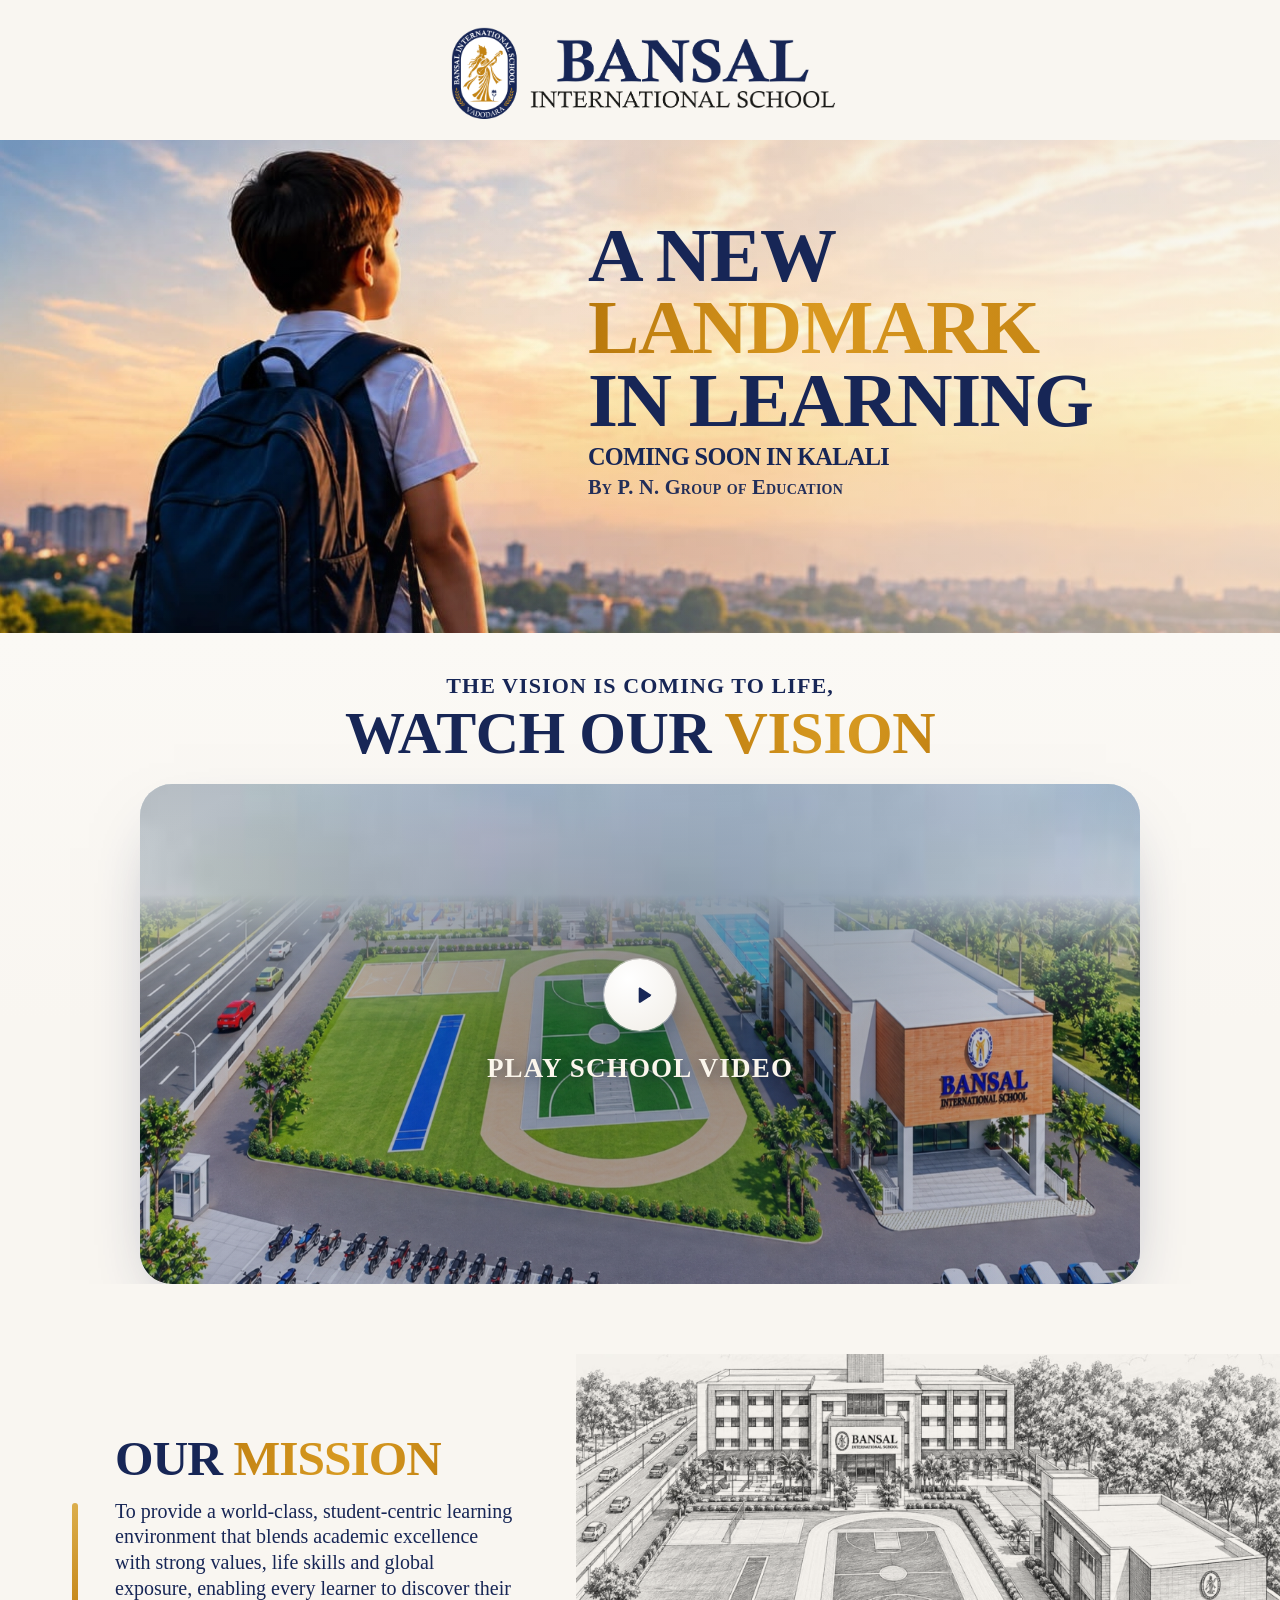
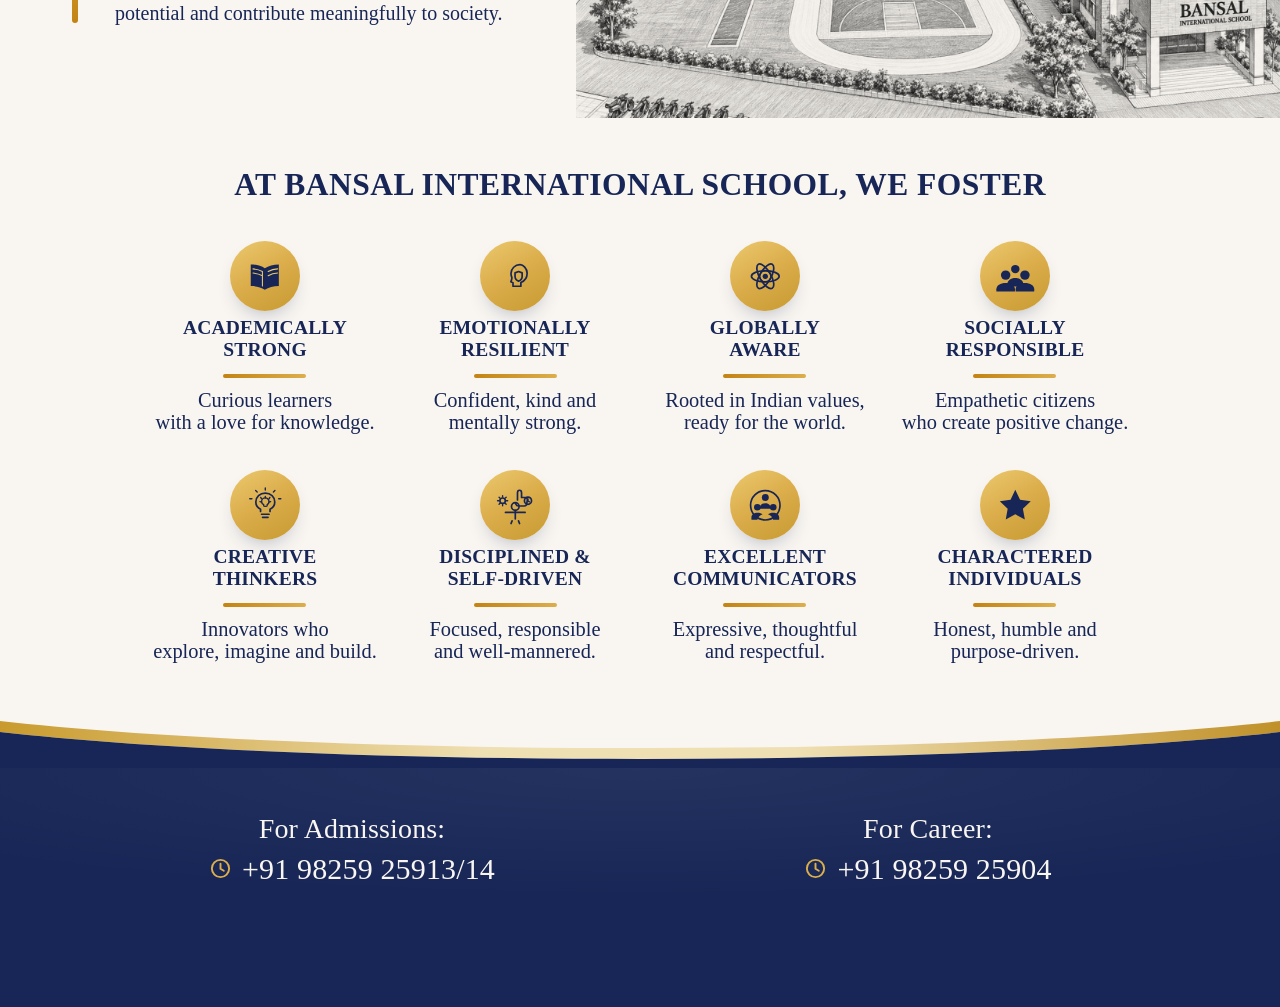
==== index.html @ 058b5061 "Bansal International School landing page Faithful rebuild of the BIS WEBSITE artboard: header, hero," ====
<!DOCTYPE html>
<html lang="en">
<head>
<meta charset="utf-8">
<meta name="viewport" content="width=device-width, initial-scale=1">
<title>Bansal International School — A New Landmark in Learning | Kalali, Vadodara</title>
<meta name="description" content="Bansal International School, Kalali, Vadodara — a new landmark in learning by P. N. Group of Education. Watch our vision. Admissions and careers enquiries open.">
<meta name="theme-color" content="#172656">
<meta name="author" content="Bansal International School">

<!-- Open Graph / social -->
<meta property="og:type" content="website">
<meta property="og:title" content="Bansal International School — A New Landmark in Learning">
<meta property="og:description" content="Coming soon in Kalali, Vadodara. By P. N. Group of Education.">
<meta property="og:image" content="assets/img/school-render.jpg">
<meta name="twitter:card" content="summary_large_image">

<link rel="icon" type="image/png" href="assets/img/favicon.png">
<link rel="apple-touch-icon" href="assets/img/favicon.png">

<link rel="preload" as="font" type="font/woff2" href="assets/fonts/playfair-display-latin.woff2" crossorigin>
<link rel="stylesheet" href="assets/css/style.css">
</head>
<body>

<a class="skip-link" href="#main">Skip to content</a>

<!-- ══ Header ══════════════════════════════════════════════════════ -->
<header class="site-header">
  <div class="wrap site-header__inner">
    <a class="brand" href="#top" aria-label="Bansal International School — home">
      <img src="assets/img/logo.png" alt="Bansal International School, Vadodara" width="1065" height="300">
    </a>
  </div>
</header>

<main id="main">

  <!-- ══ Hero ══════════════════════════════════════════════════════ -->
  <section class="hero" id="top">
    <img class="hero__photo" src="assets/img/hero-boy.jpg" alt="" aria-hidden="true" width="1286" height="530" fetchpriority="high">
    <div class="hero__scrim" aria-hidden="true"></div>
    <div class="wrap hero__inner">
      <div class="hero__copy">
        <h1 class="hero__title">
          <span class="hero__line">A New</span>
          <span class="hero__line hero__line--gold">Landmark</span>
          <span class="hero__line">in Learning</span>
        </h1>
        <p class="hero__soon">Coming Soon in Kalali</p>
        <p class="hero__by">By P.&nbsp;N. Group of Education</p>
      </div>
    </div>
  </section>

  <!-- ══ Vision / video ════════════════════════════════════════════ -->
  <section class="vision" aria-labelledby="vision-title">
    <div class="wrap">
      <p class="eyebrow reveal">The Vision Is Coming To Life,</p>
      <h2 class="h-display vision__title reveal" id="vision-title">Watch Our <span class="t-gold">Vision</span></h2>

      <button class="video-card reveal" id="playVideo" type="button"
              aria-label="Play the Bansal International School video">
        <span class="video-card__sky" aria-hidden="true"></span>
        <img class="video-card__img" src="assets/img/school-render.jpg" alt="Artist's impression of the Bansal International School campus" width="1410" height="890" loading="lazy">
        <span class="video-card__veil" aria-hidden="true"></span>
        <span class="video-card__center">
          <span class="play-btn" aria-hidden="true">
            <svg viewBox="0 0 24 24" focusable="false"><path d="M8.5 5.6v12.8c0 .9 1 1.4 1.7 1L20 13a1.2 1.2 0 0 0 0-2L10.2 4.6c-.7-.4-1.7.1-1.7 1Z"/></svg>
          </span>
          <span class="video-card__label">Play School Video</span>
        </span>
      </button>
    </div>
  </section>

  <!-- ══ Mission ═══════════════════════════════════════════════════ -->
  <section class="mission" aria-labelledby="mission-title">
    <div class="mission__copy">
      <h2 class="h-display mission__title reveal" id="mission-title">Our <span class="t-gold">Mission</span></h2>
      <div class="mission__body reveal">
        <span class="rule" aria-hidden="true"></span>
        <p>To provide a world-class, student-centric learning environment that blends academic excellence with strong values, life skills and global exposure, enabling every learner to discover their potential and contribute meaningfully to society.</p>
      </div>
    </div>
    <div class="mission__art reveal">
      <img src="assets/img/school-sketch.jpg" alt="Pencil sketch of the planned Bansal International School campus" width="900" height="593" loading="lazy">
    </div>
  </section>

  <!-- ══ Values ════════════════════════════════════════════════════ -->
  <section class="values" aria-labelledby="values-title">
    <div class="wrap">
      <h2 class="h-display values__title reveal" id="values-title">At Bansal International School, We Foster</h2>

      <ul class="values__grid">
        <!-- 1 -->
        <li class="value reveal">
          <span class="value__icon">
            <svg viewBox="0 0 48 48" aria-hidden="true" focusable="false">
              <path class="bk" d="M23.4 14.4C19 11.6 13.2 10 6.8 10v25.6c6.4 0 12.2 1.6 16.6 4.4 4.4-2.8 10.2-4.4 16.6-4.4V10c-6.4 0-12.2 1.6-16.6 4.4Z"/>
              <path class="ln" d="M9.4 15.2c4.2.3 8 1.4 11.2 3.1v17.2M9.4 20.2c4.2.3 8 1.4 11.2 3.1M38.6 15.2c-4.2.3-8 1.4-11.2 3.1M38.6 20.2c-4.2.3-8 1.4-11.2 3.1"/>
            </svg>
          </span>
          <h3 class="value__label">Academically<br>Strong</h3>
          <p class="value__text">Curious learners<br>with a love for knowledge.</p>
        </li>
        <!-- 2 -->
        <li class="value reveal">
          <span class="value__icon">
            <svg viewBox="0 0 48 48" aria-hidden="true" focusable="false">
              <path class="st" d="M29.6 10.2c-5.9 0-10.7 4.7-10.7 10.6 0 1.6.4 3.1 1 4.4.4.9-.3 1.9-.3 3.1l-.9 2.2 2.6 1.1v4.2h9.3v-4.4c4.4-1.8 7.4-6.1 7.4-11 0-5.9-4.8-10.2-8.4-10.2Z"/>
              <path class="st" d="m27.9 18.4 4.2 1.6v4.2c0 2.9-1.7 4.6-4.2 5.5-2.5-.9-4.2-2.6-4.2-5.5V20Z"/>
            </svg>
          </span>
          <h3 class="value__label">Emotionally<br>Resilient</h3>
          <p class="value__text">Confident, kind and<br>mentally strong.</p>
        </li>
        <!-- 3 -->
        <li class="value reveal">
          <span class="value__icon">
            <svg viewBox="0 0 48 48" aria-hidden="true" focusable="false">
              <g class="st">
                <ellipse cx="24" cy="24" rx="16.4" ry="6.6"/>
                <ellipse cx="24" cy="24" rx="16.4" ry="6.6" transform="rotate(60 24 24)"/>
                <ellipse cx="24" cy="24" rx="16.4" ry="6.6" transform="rotate(120 24 24)"/>
              </g>
              <circle class="fl-dot" cx="24" cy="24" r="3.1"/>
              <circle class="st thin" cx="24" cy="24" r="6.6"/>
            </svg>
          </span>
          <h3 class="value__label">Globally<br>Aware</h3>
          <p class="value__text">Rooted in Indian values,<br>ready for the world.</p>
        </li>
        <!-- 4 -->
        <li class="value reveal">
          <span class="value__icon">
            <svg viewBox="0 0 48 48" aria-hidden="true" focusable="false">
              <g class="fl-dot">
                <circle cx="24" cy="15.5" r="5"/>
                <path d="M14.5 33.5c0-4.7 4.2-7.6 9.5-7.6s9.5 2.9 9.5 7.6v2.5h-19Z"/>
                <circle cx="12.6" cy="22.6" r="5.6"/>
                <path d="M1.6 42v-2.6c0-4.9 4.9-7.6 11-7.6s11 2.7 11 7.6V42Z"/>
                <circle cx="35.4" cy="22.6" r="5.6"/>
                <path d="M24.4 42v-2.6c0-4.9 4.9-7.6 11-7.6s11 2.7 11 7.6V42Z"/>
              </g>
            </svg>
          </span>
          <h3 class="value__label">Socially<br>Responsible</h3>
          <p class="value__text">Empathetic citizens<br>who create positive change.</p>
        </li>
        <!-- 5 -->
        <li class="value reveal">
          <span class="value__icon">
            <svg viewBox="0 0 48 48" aria-hidden="true" focusable="false">
              <g class="st">
                <path d="M18.4 31.2v-2.5c-3.3-1.7-5.6-4.7-5.6-8.6 0-6 4.8-10.4 11.2-10.4s11.2 4.4 11.2 10.4c0 3.9-2.3 6.9-5.6 8.6v2.5"/>
                <path d="M19.6 34.6h8.8"/>
                <path d="M20.8 38.2h6.4"/>
                <path class="thin" d="M24 15.2c-2.4 0-4.4 1.9-4.4 4.3 0 1.7 1 3.1 2.5 3.8v1.2c0 .9 4.1.9 4.1 0v-1.2c1.5-.7 2.2-2.1 2.2-3.8 0-2.4-2-4.3-4.4-4.3Z"/>
                <path class="thin" d="M24 13.4v2M18.6 14.6l1 1.7M29.4 14.6l-1 1.7M17.7 19.6l1.9.6M30.3 19.6l-1.9.6"/>
              </g>
              <g class="st thin" stroke-linecap="round">
                <path d="M24 3.4v2.6M12.6 6.5l1.8 1.8M35.4 6.5l-1.8 1.8M5.6 16.2h2.6M42.4 16.2h-2.6"/>
              </g>
            </svg>
          </span>
          <h3 class="value__label">Creative<br>Thinkers</h3>
          <p class="value__text">Innovators who<br>explore, imagine and build.</p>
        </li>
        <!-- 6 -->
        <li class="value reveal">
          <span class="value__icon">
            <svg viewBox="0 0 48 48" aria-hidden="true" focusable="false">
              <g class="st">
                <circle cx="24" cy="25.4" r="4.5"/>
                <path d="M12.4 32.4h23.2"/>
                <path d="M24 29.9v10.1"/>
                <path d="M20.2 42.4 19 45.6M27.8 42.4 29 45.6"/>
                <path d="M26.6 17.6v-8.4c0-1.5.9-3 2.4-3s2.4 1.5 2.4 3v5.6h4.2c1.6 0 2.9 1.4 2.6 3l-.7 4.6c-.2 1.4-1.4 2.4-2.8 2.4h-6.9c-1.4 0-2.6-.8-3.1-2.1l-.6-1.5"/>
                <circle cx="9" cy="18.6" r="3.2"/>
                <path class="thin" stroke-linecap="round" d="M9 12.6v1.6M9 23v1.6M3 18.6h1.6M15 18.6h-1.6M4.8 14.4l1.1 1.1M12.1 21.7l1.1 1.1M13.2 14.4l-1.1 1.1M5.9 21.7l-1.1 1.1"/>
                <circle cx="39" cy="18.6" r="4.2"/>
                <path class="thin" d="M39 16.4v2.5l1.7 1"/>
              </g>
            </svg>
          </span>
          <h3 class="value__label">Disciplined &amp;<br>Self-Driven</h3>
          <p class="value__text">Focused, responsible<br>and well-mannered.</p>
        </li>
        <!-- 7 -->
        <li class="value reveal">
          <span class="value__icon">
            <svg viewBox="0 0 48 48" aria-hidden="true" focusable="false">
              <circle class="st" cx="24" cy="24" r="17.4"/>
              <g class="fl-dot">
                <circle cx="24" cy="14.8" r="4.1"/>
                <path d="M17.6 27c0-3.5 2.9-5.5 6.4-5.5s6.4 2 6.4 5.5v1.2H17.6Z"/>
                <circle cx="14.6" cy="26.4" r="3.9"/>
                <path d="M7.6 38.2c0-3.4 3-5.5 7.5-5.5 2.3 0 4.3.7 5.7 1.8-3.4 1.4-5.6 3.7-6.1 6.5H7.6Z"/>
                <circle cx="33.4" cy="26.4" r="3.9"/>
                <path d="M40.4 38.2c0-3.4-3-5.5-7.5-5.5-2.3 0-4.3.7-5.7 1.8 3.4 1.4 5.6 3.7 6.1 6.5h7.1Z"/>
              </g>
            </svg>
          </span>
          <h3 class="value__label">Excellent<br>Communicators</h3>
          <p class="value__text">Expressive, thoughtful<br>and respectful.</p>
        </li>
        <!-- 8 -->
        <li class="value reveal">
          <span class="value__icon">
            <svg viewBox="0 0 48 48" aria-hidden="true" focusable="false">
              <path class="fl-dot" d="M24 5.6l5.6 11.9 12.7 1.6-9.3 8.9 2.3 12.9L24 34.6 12.7 40.9l2.3-12.9-9.3-8.9 12.7-1.6Z"/>
            </svg>
          </span>
          <h3 class="value__label">Charactered<br>Individuals</h3>
          <p class="value__text">Honest, humble and<br>purpose-driven.</p>
        </li>
      </ul>
    </div>
  </section>

</main>

<!-- ══ Footer ══════════════════════════════════════════════════════ -->
<footer class="site-footer">
  <div class="wave" aria-hidden="true">
    <svg viewBox="0 0 1200 110" preserveAspectRatio="none" focusable="false">
      <defs>
        <linearGradient id="waveGold" x1="0" y1="0" x2="1" y2="0">
          <stop offset="0%" stop-color="#C99B2E"/>
          <stop offset="38%" stop-color="#EFE0B4"/>
          <stop offset="62%" stop-color="#EFE0B4"/>
          <stop offset="100%" stop-color="#C0912A"/>
        </linearGradient>
      </defs>
      <path fill="url(#waveGold)" d="M0 24 C300 90 900 90 1200 24 L1200 44 C900 110 300 110 0 44 Z"/>
      <path fill="#172656" d="M0 44 C300 110 900 110 1200 44 L1200 110 L0 110 Z"/>
    </svg>
  </div>

  <div class="footer__body">
    <div class="wrap footer__grid">
      <div class="footer__col reveal">
        <p class="footer__label">For Admissions:</p>
        <p class="footer__phone">
          <span class="ico" aria-hidden="true">
            <svg viewBox="0 0 24 24" focusable="false"><circle cx="12" cy="12" r="9" fill="none" stroke="currentColor" stroke-width="2"/><path d="M12 7v5.3l3.4 2" fill="none" stroke="currentColor" stroke-width="2" stroke-linecap="round"/></svg>
          </span>
          <a href="tel:+919825925913"><span class="visually-hidden">Call admissions at </span>+91 98259 25913/14</a>
        </p>
      </div>
      <div class="footer__col reveal">
        <p class="footer__label">For Career:</p>
        <p class="footer__phone">
          <span class="ico" aria-hidden="true">
            <svg viewBox="0 0 24 24" focusable="false"><circle cx="12" cy="12" r="9" fill="none" stroke="currentColor" stroke-width="2"/><path d="M12 7v5.3l3.4 2" fill="none" stroke="currentColor" stroke-width="2" stroke-linecap="round"/></svg>
          </span>
          <a href="tel:+919825925904"><span class="visually-hidden">Call careers at </span>+91 98259 25904</a>
        </p>
      </div>
    </div>

    <p class="footer__place reveal">
      <span class="ico" aria-hidden="true">
        <svg viewBox="0 0 24 24" focusable="false"><path d="M12 21.5s7-6.1 7-11.2A7 7 0 0 0 5 10.3c0 5.1 7 11.2 7 11.2Z" fill="none" stroke="currentColor" stroke-width="2"/><circle cx="12" cy="10.2" r="2.6" fill="none" stroke="currentColor" stroke-width="2"/></svg>
      </span>
      Kalali, Vadodara
    </p>
  </div>
</footer>

<!-- ══ Video lightbox ══════════════════════════════════════════════ -->
<div class="lightbox" id="lightbox" hidden>
  <div class="lightbox__backdrop" data-close></div>
  <div class="lightbox__dialog" role="dialog" aria-modal="true" aria-label="Bansal International School video">
    <button class="lightbox__close" type="button" data-close aria-label="Close video">&times;</button>
    <div class="lightbox__stage" id="lightboxStage"></div>
  </div>
</div>

<script src="assets/js/main.js" defer></script>
</body>
</html>
---- assets/css/style.css ----
/* ============================================================
   Bansal International School — Kalali, Vadodara
   Design reference: "BIS WEBSITE" artboard (1200px wide)
   Palette sampled from the reference: cream #F9F6F1,
   navy #172656, deep gold #C38313, light gold #DCAE4C
   ============================================================ */

/* ---------- Theme ---------- */
:root{
  --cream:        #F9F6F1;
  --cream-2:      #F4EEE4;
  --cream-3:      #FBF9F5;
  --navy:         #172656;
  --navy-deep:    #0E1936;
  --navy-soft:    #22346F;
  --navy-10:      rgba(23,38,86,.10);
  --gold:         #C38313;
  --gold-deep:    #A96D08;
  --gold-500:     #DCAE4C;
  --gold-300:     #EBD3A0;
  --gold-200:     #EFE0B4;

  --font: "Playfair Display", "Iowan Old Style", "Palatino Linotype", Palatino, Georgia, "Times New Roman", serif;

  --shadow-soft: 0 18px 40px -24px rgba(23,38,86,.35);
  --shadow-card: 0 30px 70px -34px rgba(23,38,86,.55);

  --ease: cubic-bezier(.22,.61,.36,1);
}

/* ---------- Reset ---------- */
*,*::before,*::after{ box-sizing:border-box; }
html{ -webkit-text-size-adjust:100%; scroll-behavior:smooth; }
body,h1,h2,h3,p,ul,figure{ margin:0; }
ul{ padding:0; list-style:none; }
img,svg{ display:block; max-width:100%; }
button{ font:inherit; color:inherit; background:none; border:0; cursor:pointer; }
a{ color:inherit; }

body{
  font-family:var(--font);
  background:var(--cream);
  color:var(--navy);
  line-height:1.5;
  overflow-x:hidden;
  -webkit-font-smoothing:antialiased;
  text-rendering:optimizeLegibility;
}

/* ---------- Layout helpers ---------- */
.wrap{
  width:100%;
  max-width:1000px;               /* 1200 artboard − 2×100 gutters */
  margin-inline:auto;
}
@media (max-width:1080px){ .wrap{ padding-inline:28px; } }
@media (max-width:560px){ .wrap{ padding-inline:20px; } }

/* type utilities */
.h-display{
  font-weight:700;
  letter-spacing:.005em;
  line-height:1.06;
  text-transform:uppercase;
  text-wrap:balance;
}
.t-gold{
  background:linear-gradient(100deg,var(--gold) 0%,#D89B22 55%,var(--gold) 100%);
  -webkit-background-clip:text; background-clip:text;
  color:transparent;
  -webkit-text-fill-color:transparent;
}
.visually-hidden{
  position:absolute; width:1px; height:1px; margin:-1px;
  padding:0; overflow:hidden; clip:rect(0 0 0 0); white-space:nowrap; border:0;
}
.skip-link{
  position:absolute; left:50%; top:-64px; transform:translateX(-50%);
  z-index:200; padding:12px 22px; background:var(--navy); color:var(--cream);
  border-radius:0 0 12px 12px; text-decoration:none; transition:top .2s var(--ease);
}
.skip-link:focus{ top:0; }

:where(a,button,summary):focus-visible{
  outline:3px solid var(--gold);
  outline-offset:3px;
  border-radius:6px;
}

/* ============================================================
   HEADER
   ============================================================ */
.site-header{
  background:var(--cream);
  position:relative;
  z-index:5;
}
.site-header__inner{
  display:flex;
  justify-content:center;
  padding-block:clamp(18px, 2vw, 24px) clamp(2px, .25vw, 3px);
}
.brand{ display:block; }
.brand img{
  width:clamp(232px, 33.5vw, 402px);    /* logo ink = 382px wide on the artboard */
  height:auto;
}

/* ============================================================
   HERO
   ============================================================ */
.hero{
  position:relative;
  isolation:isolate;
  overflow:hidden;
  background:linear-gradient(180deg,#F7E6D2 0%,#EBD9C6 100%);
}
.hero__photo{
  position:absolute; inset:0;
  width:100%; height:100%;
  object-fit:cover; object-position:center;
  z-index:0;
}
.hero__scrim{
  position:absolute; inset:0; z-index:1;
  background:
    linear-gradient(90deg, rgba(249,246,241,0) 30%, rgba(249,246,241,.18) 52%, rgba(249,246,241,.42) 74%, rgba(249,246,241,.55) 100%),
    linear-gradient(180deg, rgba(23,38,86,.05) 0%, rgba(23,38,86,0) 45%, rgba(23,38,86,.07) 100%);
}
.hero__inner{
  position:relative; z-index:2;
  min-height:clamp(360px, 41.1vw, 493px);   /* 493px on the artboard */
  display:flex;
  align-items:flex-start;
}
.hero__copy{
  margin-left:44.8%;                        /* copy block starts at x 548 */
  padding-top:clamp(30px, 6.58vw, 79px);    /* first cap line lands on y=230 */
  padding-bottom:clamp(24px, 3vw, 36px);
}

.hero__title{
  font-size:clamp(30px, 6.42vw, 77px);
  line-height:.937;                          /* 72.2px line pitch on the artboard */
  font-weight:700;
  letter-spacing:-.018em;
  text-transform:uppercase;
  color:var(--navy);
}
.hero__line{ display:block; }
.hero__line--gold{
  background:linear-gradient(96deg,#B8780C 0%,#D9981F 45%,#C38313 100%);
  -webkit-background-clip:text; background-clip:text;
  color:transparent; -webkit-text-fill-color:transparent;
}
.hero__soon{
  margin-top:clamp(4px, .75vw, 9px);
  font-size:clamp(15px, 2.03vw, 24.3px);
  line-height:1;
  font-weight:700;
  letter-spacing:-.028em;
  text-transform:uppercase;
  color:var(--navy);
}
.hero__by{
  margin-top:clamp(5px, .67vw, 8px);
  font-size:clamp(12px, 1.7vw, 20.4px);
  line-height:1;
  font-weight:700;
  font-variant-caps:small-caps;
  letter-spacing:.012em;
  color:var(--navy);
  opacity:.95;
}

/* ============================================================
   VISION / VIDEO
   ============================================================ */
.vision{
  background:linear-gradient(180deg,var(--cream-3) 0%,var(--cream) 60%);
  padding-top:clamp(24px, 3vw, 36px);
  text-align:center;
}
.eyebrow{
  font-size:clamp(14px, 1.83vw, 22px);
  font-weight:700;
  letter-spacing:.05em;
  text-transform:uppercase;
}
.vision__title{
  margin-top:0;
  font-size:clamp(30px, 5vw, 60px);
  letter-spacing:-.008em;
}

/* the video card */
.video-card{
  position:relative;
  display:block;
  width:100%;
  margin-top:clamp(13px, 1.5vw, 18px);
  aspect-ratio:2 / 1;
  border-radius:clamp(18px, 2.67vw, 32px);
  overflow:hidden;
  background:#DCE3E6;
  box-shadow:var(--shadow-card);
  transition:transform .5s var(--ease), box-shadow .5s var(--ease);
}
.video-card:hover{ transform:translateY(-4px); box-shadow:0 40px 84px -34px rgba(23,38,86,.62); }
.video-card:active{ transform:translateY(-1px); }

.video-card__sky{
  position:absolute; inset:0; z-index:0;
  background-image:url("../img/sky.jpg");
  background-size:100% 46%;
  background-position:top center;
  background-repeat:no-repeat;
  background-color:#DCE3E6;
}
.video-card__img{
  position:absolute; left:0; right:0; bottom:0; z-index:1;
  width:100%; height:78%;
  object-fit:cover; object-position:center bottom;
  -webkit-mask-image:linear-gradient(180deg,transparent 0%,rgba(0,0,0,.55) 12%,#000 34%);
  mask-image:linear-gradient(180deg,transparent 0%,rgba(0,0,0,.55) 12%,#000 34%);
}
.video-card__veil{
  position:absolute; inset:0; z-index:2;
  background:
    radial-gradient(58% 62% at 50% 46%, rgba(9,20,45,.42) 0%, rgba(9,20,45,.18) 60%, rgba(9,20,45,.04) 100%),
    linear-gradient(180deg, rgba(23,38,86,.22) 0%, rgba(23,38,86,.10) 45%, rgba(23,38,86,.30) 100%);
}
.video-card__center{
  position:absolute; inset:0; z-index:3;
  display:flex; flex-direction:column;
  align-items:center; justify-content:center;
  gap:clamp(9px, 1.42vw, 17px);
  transform:translateY(-2%);
}
.play-btn{
  display:grid; place-items:center;
  width:clamp(48px, 6vw, 72px);
  aspect-ratio:1;
  border-radius:50%;
  background:radial-gradient(circle at 34% 28%, #FFFFFF 0%, #F4F1EC 78%, #E6E0D6 100%);
  box-shadow:0 14px 34px -12px rgba(9,20,45,.6), 0 0 0 1px rgba(255,255,255,.5);
  transition:transform .4s var(--ease);
}
.play-btn svg{ width:34%; height:34%; fill:var(--navy); margin-left:6%; }
.video-card:hover .play-btn{ transform:scale(1.07); }

.video-card__label{
  font-size:clamp(15px, 2.25vw, 27px);
  font-weight:700;
  letter-spacing:.045em;
  text-transform:uppercase;
  color:#FBF6EC;
  text-shadow:0 2px 14px rgba(9,20,45,.45);
}

/* ============================================================
   MISSION
   ============================================================ */
.mission{
  position:relative;
  background:var(--cream);
  padding-top:clamp(36px, 5.83vw, 70px);
  padding-bottom:clamp(20px, 2.5vw, 30px);
  display:grid;
  grid-template-columns:45% 55%;
  align-items:center;
  overflow:hidden;
}
.mission__copy{
  /* content lands on x=115 of the 1200 artboard; the gold rule on x=72 */
  padding-left:calc(clamp(20px, 8.33vw, 100px) + 15px);
  padding-right:clamp(20px, 3vw, 46px);
  position:relative;
  z-index:2;
  margin-bottom:clamp(0px, 1vw, 12px);     /* lifts the copy against the sketch */
}
.mission__title{
  font-size:clamp(28px, 4.13vw, 49.5px);
  letter-spacing:-.02em;
}
.mission__body{
  position:relative;
  margin-top:clamp(9px, 1.1vw, 13px);
  max-width:398px;
}
.rule{
  position:absolute;
  left:-43px;
  top:4px; bottom:4px;
  width:clamp(4px, .5vw, 6px);
  border-radius:3px;
  background:linear-gradient(180deg,var(--gold-500) 0%,var(--gold) 100%);
}
.mission__body p{
  font-size:clamp(16px, 1.67vw, 20px);
  line-height:1.28;
  color:var(--navy);
}

.mission__art{
  position:relative;
  aspect-ratio:657 / 340;
  overflow:hidden;
}
.mission__art img{
  width:100%; height:100%;
  object-fit:cover;
  object-position:70% center;
  mix-blend-mode:multiply;
}

/* ============================================================
   VALUES
   ============================================================ */
.values{
  background:var(--cream);
  padding-top:clamp(16px, 1.67vw, 20px);
  padding-bottom:clamp(34px, 3.83vw, 46px);
}
.values__title{
  font-size:clamp(21px, 2.63vw, 31.5px);
  text-align:center;
  letter-spacing:.015em;
}
.values__grid{
  display:grid;
  grid-template-columns:repeat(4,1fr);
  margin-top:clamp(25px, 3.29vw, 39.5px);
  row-gap:clamp(29px, 3.13vw, 37.5px);
}
.value{
  display:flex; flex-direction:column; align-items:center; text-align:center;
  padding-inline:clamp(6px, .85vw, 10px);
}
.value__icon{
  display:grid; place-items:center;
  width:clamp(48px, 5.83vw, 70px);
  aspect-ratio:1;
  border-radius:50%;
  background:linear-gradient(150deg,#EBC96F 0%,var(--gold-500) 46%,#C79A32 100%);
  box-shadow:0 10px 22px -12px rgba(23,38,86,.45);
  margin-bottom:clamp(5px, .5vw, 6px);
}
.value__icon svg{
  width:58%; height:58%;
  fill:none; stroke:var(--navy); stroke-width:2;
  stroke-linecap:round; stroke-linejoin:round;
  overflow:visible;
}
.value__icon .fl{ fill:#E9C870; stroke:none; }
.value__icon .bk{ fill:var(--navy); stroke:none; }
.value__icon .ln{ fill:none; stroke:#EBC96C; stroke-width:1.25; }
.value__icon .fl-dot{ fill:var(--navy); stroke:none; }
.value__icon .crumb{ stroke:#E9C870; stroke-width:1.6; stroke-dasharray:2 3; }
.value__icon .thin{ stroke-width:1.6; }

.value__label{
  font-size:clamp(14px, 1.63vw, 19.5px);
  line-height:1.133;                         /* 22.1px line pitch */
  font-weight:700;
  letter-spacing:.01em;
  text-transform:uppercase;
}
.value__label::after{
  content:"";
  display:block;
  width:clamp(42px, 6.9vw, 83px);
  height:clamp(3px, .33vw, 4px);
  margin:clamp(8px, 1.04vw, 12.5px) auto 0;
  border-radius:2px;
  background:linear-gradient(90deg,var(--gold) 0%,var(--gold-500) 100%);
}
.value__text{
  margin-top:clamp(6px, .92vw, 11px);
  font-size:clamp(13px, 1.7vw, 20.4px);
  line-height:1.083;                         /* 22.1px line pitch */
  color:var(--navy);
  max-width:100%;
}

/* ============================================================
   FOOTER
   ============================================================ */
.site-footer{
  position:relative;
  background:var(--navy);
  color:var(--cream);
}
.wave{
  display:block;
  line-height:0;
  background:var(--cream);
}
.wave svg{
  display:block;
  width:100%;
  height:clamp(38px, 5vw, 60px);
}
.footer__body{
  padding-top:clamp(29px, 3.67vw, 44px);
  padding-bottom:clamp(44px, 5.5vw, 66px);
  background:
    radial-gradient(120% 90% at 50% 0%, rgba(255,255,255,.06) 0%, rgba(255,255,255,0) 60%),
    var(--navy);
}
.footer__grid{
  display:grid;
  grid-template-columns:42.4% 42.4%;
  justify-content:space-between;
  align-items:start;
}
.footer__col{ text-align:center; }
.footer__label{
  font-size:clamp(17px, 2.33vw, 28px);
  font-weight:500;
  line-height:1.2;
  letter-spacing:.005em;
}
.footer__phone{
  display:flex; align-items:center; justify-content:center;
  gap:clamp(7px, .83vw, 10px);
  margin-top:clamp(5px, .67vw, 8px);
  line-height:1;
}
.footer__phone a{
  font-size:clamp(18px, 2.5vw, 30px);
  font-weight:500;
  line-height:1;
  text-decoration:none;
  letter-spacing:.005em;
  transition:color .3s var(--ease);
}
.footer__phone a:hover{ color:var(--gold-500); }
.ico{ display:grid; place-items:center; color:var(--gold-500); }
.ico svg{ width:clamp(17px, 1.9vw, 23px); height:auto; }

.footer__place{
  display:flex; align-items:center; justify-content:center;
  gap:clamp(7px, .83vw, 10px);
  margin-top:clamp(20px, 2.83vw, 34px);
  font-size:clamp(15px, 1.9vw, 23px);
  font-weight:500;
  line-height:1;
  letter-spacing:.07em;
  text-transform:uppercase;
}

/* ============================================================
   VIDEO LIGHTBOX
   ============================================================ */
.lightbox{
  position:fixed; inset:0; z-index:120;
  display:grid; place-items:center;
  padding:clamp(16px, 4vw, 48px);
}
.lightbox[hidden]{ display:none; }
.lightbox__backdrop{
  position:absolute; inset:0;
  background:rgba(9,17,38,.86);
  -webkit-backdrop-filter:blur(6px); backdrop-filter:blur(6px);
  animation:fadeIn .3s var(--ease) both;
}
.lightbox__dialog{
  position:relative;
  width:min(1000px, 100%);
  animation:popIn .38s var(--ease) both;
}
.lightbox__stage{
  position:relative;
  aspect-ratio:16 / 9;
  background:#000;
  border-radius:16px;
  overflow:hidden;
  box-shadow:0 40px 100px -30px #000;
}
.lightbox__stage iframe,
.lightbox__stage video{ width:100%; height:100%; border:0; display:block; }
.lightbox__note{
  display:grid; place-items:center; height:100%;
  padding:32px; text-align:center; color:var(--cream);
  font-size:clamp(15px, 1.6vw, 19px); line-height:1.6;
  background:linear-gradient(150deg,#172656,#0E1936);
}
.lightbox__close{
  position:absolute; top:-14px; right:-14px; z-index:2;
  width:44px; height:44px; border-radius:50%;
  background:var(--cream); color:var(--navy);
  font-size:26px; line-height:1;
  display:grid; place-items:center;
  box-shadow:0 10px 26px -8px rgba(0,0,0,.6);
  transition:transform .25s var(--ease), background .25s var(--ease);
}
.lightbox__close:hover{ transform:rotate(90deg); background:var(--gold-500); }
@keyframes fadeIn{ from{opacity:0} to{opacity:1} }
@keyframes popIn{ from{opacity:0; transform:translateY(14px) scale(.98)} to{opacity:1; transform:none} }

/* ============================================================
   REVEAL ANIMATION
   ============================================================ */
.reveal{ opacity:0; transform:translateY(18px); }
.reveal.is-in{
  opacity:1; transform:none;
  transition:opacity .8s var(--ease), transform .8s var(--ease);
}
.no-js .reveal{ opacity:1; transform:none; }
@media (prefers-reduced-motion: reduce){
  .reveal{ opacity:1 !important; transform:none !important; transition:none !important; }
  html{ scroll-behavior:auto; }
}

/* ============================================================
   RESPONSIVE
   ============================================================ */
@media (max-width:1080px){
  .hero__copy{ margin-left:40%; }
}
@media (max-width:900px){
  .mission{ grid-template-columns:1fr; padding-top:0; }
  .mission__copy{ padding-left:28px; padding-right:28px; padding-top:clamp(34px,6vw,54px); }
  .mission__body{ padding-left:26px; max-width:none; }
  .rule{ left:0; width:5px; }
  .mission__art{ margin-top:clamp(26px,4vw,38px); aspect-ratio:657/380; }
  .values__grid{ grid-template-columns:repeat(2,1fr); row-gap:34px; }
  .hero__scrim{
    background:linear-gradient(180deg, rgba(249,246,241,.05) 0%, rgba(249,246,241,.55) 55%, rgba(249,246,241,.82) 100%);
  }
  .hero__copy{ margin-left:0; text-align:center; }
}
@media (max-width:760px){
  .footer__grid{ grid-template-columns:1fr; row-gap:clamp(26px,6vw,40px); }
  .footer__place{ margin-top:clamp(28px,7vw,44px); }
}
@media (max-width:640px){
  .hero{ display:flex; flex-direction:column; }
  .hero__photo{ position:relative; height:clamp(210px,52vw,290px); object-position:60% 30%; }
  .hero__scrim{ display:none; }
  .hero__inner{ min-height:0; }
  .hero__copy{ padding-block:clamp(26px,7vw,38px) clamp(32px,9vw,46px); }
  .video-card__label{ text-shadow:0 1px 8px rgba(9,20,45,.6); }
  .values__grid{ grid-template-columns:1fr; row-gap:32px; }
  .value__text{ max-width:24ch; }
  .lightbox__close{ top:-46px; right:0; }
}

@media print{
  .reveal{ opacity:1 !important; transform:none !important; }
  .video-card,.lightbox{ display:none !important; }
}
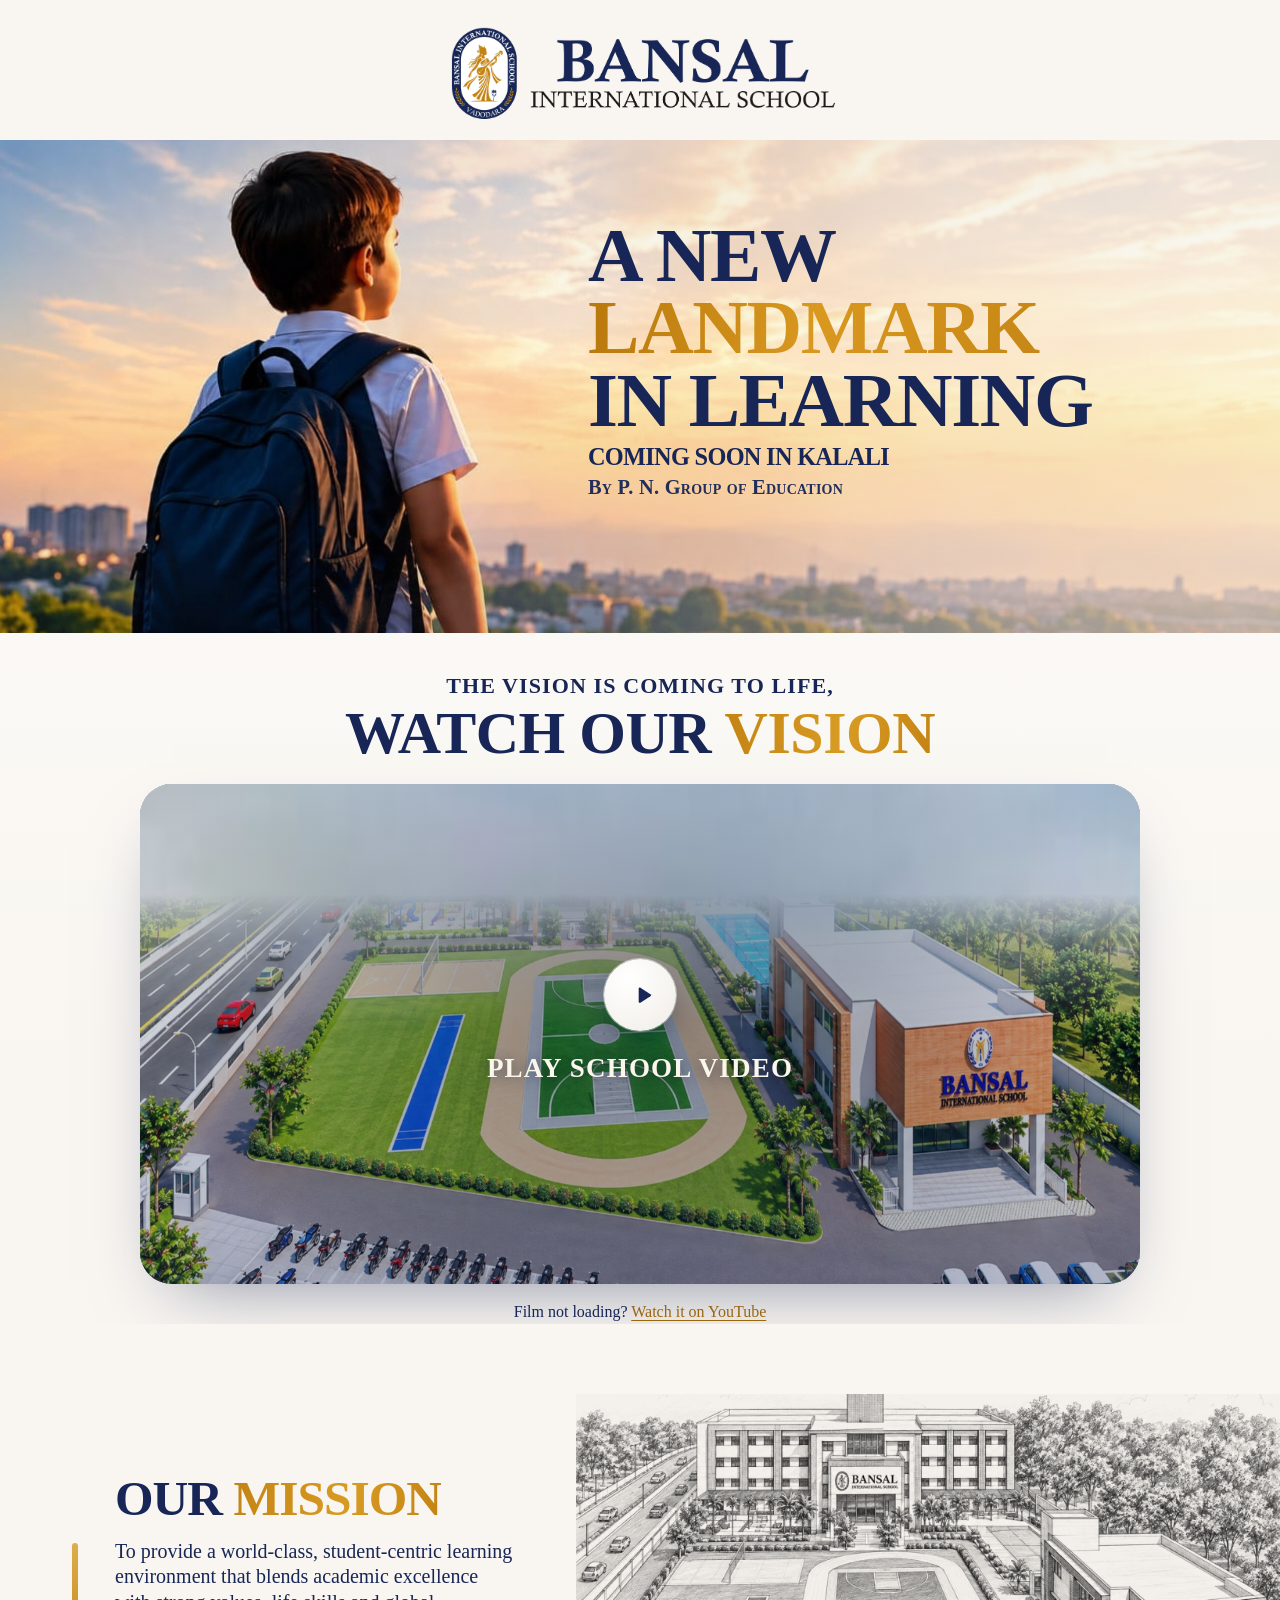
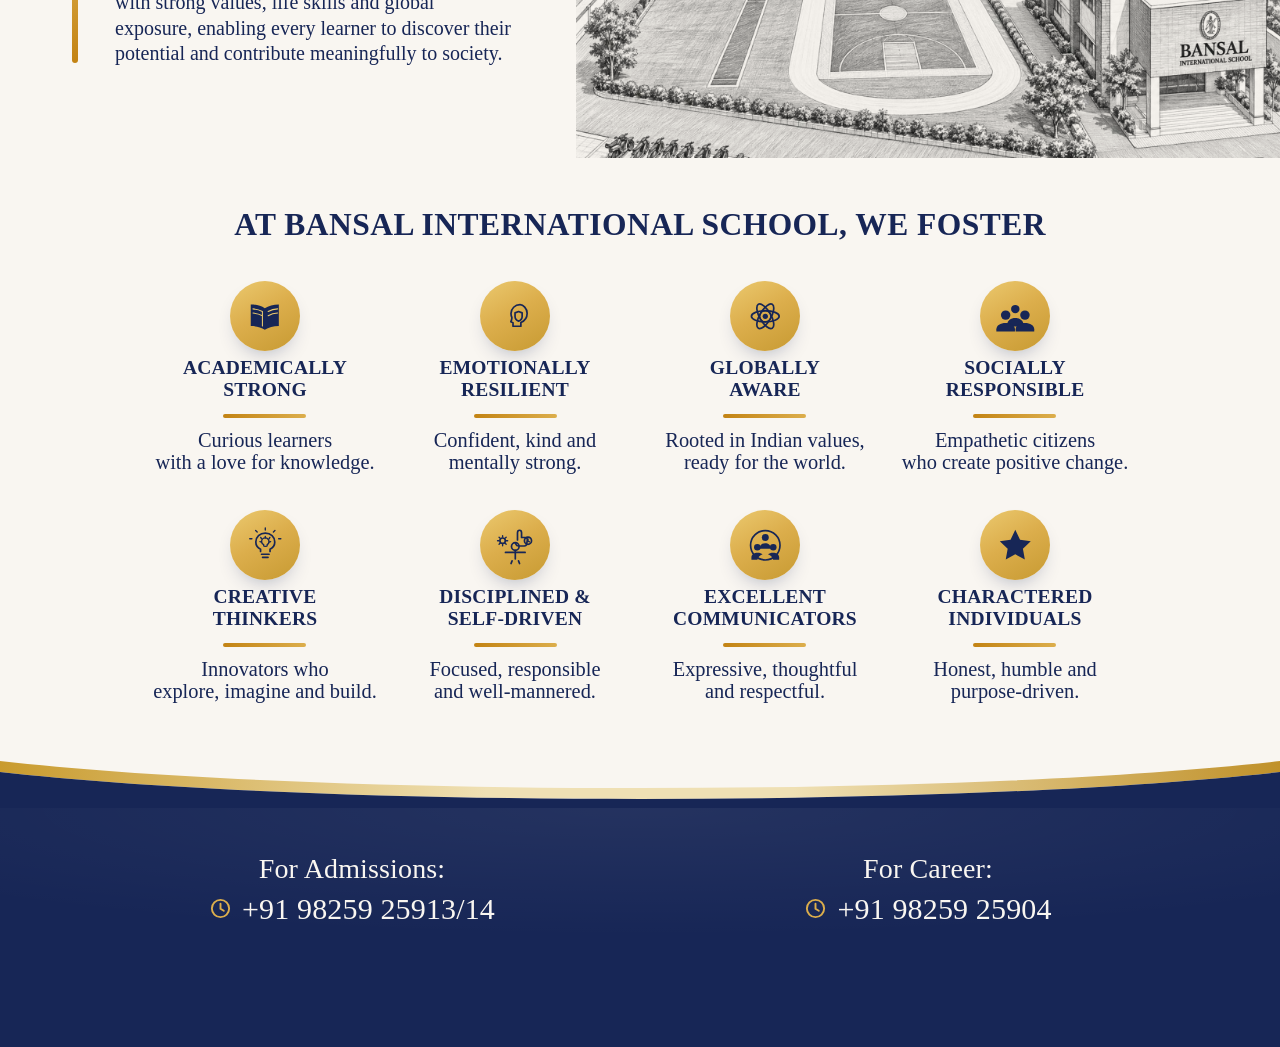
==== commit 7b20c63e: "Play the school film in place; production hardening Video: - clicking the poster now swaps in the re" ====
--- a/index.html
+++ b/index.html
@@ -10,9 +10,15 @@
 
 <!-- Open Graph / social -->
 <meta property="og:type" content="website">
+<meta property="og:site_name" content="Bansal International School">
 <meta property="og:title" content="Bansal International School — A New Landmark in Learning">
 <meta property="og:description" content="Coming soon in Kalali, Vadodara. By P. N. Group of Education.">
-<meta property="og:image" content="assets/img/school-render.jpg">
+<meta property="og:url" content="https://ankit247250.github.io/bansal-international-school/">
+<meta property="og:image" content="https://ankit247250.github.io/bansal-international-school/assets/img/school-render.jpg">
+<meta property="og:image:width" content="1410">
+<meta property="og:image:height" content="890">
+<meta property="og:image:alt" content="Artist's impression of the planned Bansal International School campus">
+<meta property="og:locale" content="en_IN">
 <meta name="twitter:card" content="summary_large_image">
 
 <link rel="icon" type="image/png" href="assets/img/favicon.png">
@@ -20,6 +26,32 @@
 
 <link rel="preload" as="font" type="font/woff2" href="assets/fonts/playfair-display-latin.woff2" crossorigin>
 <link rel="stylesheet" href="assets/css/style.css">
+
+<!-- video host -->
+<link rel="preconnect" href="https://www.youtube-nocookie.com">
+<link rel="dns-prefetch" href="https://i.ytimg.com">
+
+<script type="application/ld+json">
+{
+  "@context": "https://schema.org",
+  "@type": "School",
+  "name": "Bansal International School",
+  "alternateName": "BIS Kalali",
+  "description": "A new landmark in learning by P. N. Group of Education — coming soon in Kalali, Vadodara.",
+  "url": "https://ankit247250.github.io/bansal-international-school/",
+  "logo": "https://ankit247250.github.io/bansal-international-school/assets/img/logo.png",
+  "image": "https://ankit247250.github.io/bansal-international-school/assets/img/school-render.jpg",
+  "telephone": "+91-98259-25913",
+  "address": {
+    "@type": "PostalAddress",
+    "addressLocality": "Kalali",
+    "addressRegion": "Vadodara, Gujarat",
+    "addressCountry": "IN"
+  },
+  "parentOrganization": { "@type": "Organization", "name": "P. N. Group of Education" },
+  "sameAs": ["https://www.youtube.com/@BISKALALI"]
+}
+</script>
 </head>
 <body>
 
@@ -59,18 +91,30 @@
       <p class="eyebrow reveal">The Vision Is Coming To Life,</p>
       <h2 class="h-display vision__title reveal" id="vision-title">Watch Our <span class="t-gold">Vision</span></h2>
 
-      <button class="video-card reveal" id="playVideo" type="button"
-              aria-label="Play the Bansal International School video">
+      <div class="video-card reveal" id="videoCard">
         <span class="video-card__sky" aria-hidden="true"></span>
-        <img class="video-card__img" src="assets/img/school-render.jpg" alt="Artist's impression of the Bansal International School campus" width="1410" height="890" loading="lazy">
+        <img class="video-card__img" src="assets/img/school-render.jpg"
+             alt="Artist's impression of the planned Bansal International School campus"
+             width="1410" height="890" loading="lazy" decoding="async">
         <span class="video-card__veil" aria-hidden="true"></span>
-        <span class="video-card__center">
+
+        <button class="video-card__trigger" id="playVideo" type="button"
+                aria-expanded="false" aria-controls="videoPlayer"
+                aria-label="Play the Bansal International School film">
           <span class="play-btn" aria-hidden="true">
             <svg viewBox="0 0 24 24" focusable="false"><path d="M8.5 5.6v12.8c0 .9 1 1.4 1.7 1L20 13a1.2 1.2 0 0 0 0-2L10.2 4.6c-.7-.4-1.7.1-1.7 1Z"/></svg>
           </span>
           <span class="video-card__label">Play School Video</span>
-        </span>
-      </button>
+        </button>
+
+        <!-- the YouTube player is injected here, in place of the poster -->
+        <div class="video-card__player" id="videoPlayer"></div>
+      </div>
+
+      <p class="vision__fallback reveal">
+        Film not loading?
+        <a href="https://youtu.be/lIr4FbOtliw" target="_blank" rel="noopener">Watch it on YouTube</a>
+      </p>
     </div>
   </section>
 
@@ -270,15 +314,6 @@
   </div>
 </footer>
 
-<!-- ══ Video lightbox ══════════════════════════════════════════════ -->
-<div class="lightbox" id="lightbox" hidden>
-  <div class="lightbox__backdrop" data-close></div>
-  <div class="lightbox__dialog" role="dialog" aria-modal="true" aria-label="Bansal International School video">
-    <button class="lightbox__close" type="button" data-close aria-label="Close video">&times;</button>
-    <div class="lightbox__stage" id="lightboxStage"></div>
-  </div>
-</div>
-
 <script src="assets/js/main.js" defer></script>
 </body>
 </html>
--- a/assets/css/style.css
+++ b/assets/css/style.css
@@ -193,7 +193,7 @@
   letter-spacing:-.008em;
 }
 
-/* the video card */
+/* the video card — a poster the visitor clicks, which becomes the player */
 .video-card{
   position:relative;
   display:block;
@@ -202,12 +202,12 @@
   aspect-ratio:2 / 1;
   border-radius:clamp(18px, 2.67vw, 32px);
   overflow:hidden;
-  background:#DCE3E6;
+  background:#0B1220;
   box-shadow:var(--shadow-card);
   transition:transform .5s var(--ease), box-shadow .5s var(--ease);
 }
-.video-card:hover{ transform:translateY(-4px); box-shadow:0 40px 84px -34px rgba(23,38,86,.62); }
-.video-card:active{ transform:translateY(-1px); }
+.video-card:not(.is-playing):hover{ transform:translateY(-4px); box-shadow:0 40px 84px -34px rgba(23,38,86,.62); }
+.video-card:not(.is-playing):active{ transform:translateY(-1px); }
 
 .video-card__sky{
   position:absolute; inset:0; z-index:0;
@@ -216,6 +216,7 @@
   background-position:top center;
   background-repeat:no-repeat;
   background-color:#DCE3E6;
+  transition:opacity .5s var(--ease);
 }
 .video-card__img{
   position:absolute; left:0; right:0; bottom:0; z-index:1;
@@ -223,20 +224,52 @@
   object-fit:cover; object-position:center bottom;
   -webkit-mask-image:linear-gradient(180deg,transparent 0%,rgba(0,0,0,.55) 12%,#000 34%);
   mask-image:linear-gradient(180deg,transparent 0%,rgba(0,0,0,.55) 12%,#000 34%);
+  transition:opacity .5s var(--ease);
 }
 .video-card__veil{
   position:absolute; inset:0; z-index:2;
   background:
     radial-gradient(58% 62% at 50% 46%, rgba(9,20,45,.42) 0%, rgba(9,20,45,.18) 60%, rgba(9,20,45,.04) 100%),
     linear-gradient(180deg, rgba(23,38,86,.22) 0%, rgba(23,38,86,.10) 45%, rgba(23,38,86,.30) 100%);
-}
-.video-card__center{
+  transition:opacity .5s var(--ease);
+}
+.video-card__trigger{
   position:absolute; inset:0; z-index:3;
+  width:100%;
   display:flex; flex-direction:column;
   align-items:center; justify-content:center;
   gap:clamp(9px, 1.42vw, 17px);
   transform:translateY(-2%);
-}
+  transition:opacity .45s var(--ease), visibility .45s;
+}
+
+/* the player sits exactly where the poster was */
+.video-card__player{
+  position:absolute; inset:0; z-index:5;
+  background:#05070D;
+  opacity:0; visibility:hidden;
+  transition:opacity .5s var(--ease), visibility .5s;
+}
+.video-card__player iframe,
+.video-card__player video{
+  width:100%; height:100%; border:0; display:block;
+}
+.video-card__note{
+  display:grid; place-items:center; height:100%;
+  padding:32px; text-align:center; color:var(--cream);
+  font-size:clamp(15px, 1.6vw, 19px); line-height:1.6;
+  background:linear-gradient(150deg,#172656,#0E1936);
+}
+
+/* clicked: poster fades out, player fades in */
+.video-card.is-playing{ transform:none; }
+.video-card.is-playing .video-card__trigger,
+.video-card.is-playing .video-card__veil,
+.video-card.is-playing .video-card__img,
+.video-card.is-playing .video-card__sky{
+  opacity:0; visibility:hidden; pointer-events:none;
+}
+.video-card.is-playing .video-card__player{ opacity:1; visibility:visible; }
 .play-btn{
   display:grid; place-items:center;
   width:clamp(48px, 6vw, 72px);
@@ -247,7 +280,7 @@
   transition:transform .4s var(--ease);
 }
 .play-btn svg{ width:34%; height:34%; fill:var(--navy); margin-left:6%; }
-.video-card:hover .play-btn{ transform:scale(1.07); }
+.video-card:not(.is-playing):hover .play-btn{ transform:scale(1.07); }
 
 .video-card__label{
   font-size:clamp(15px, 2.25vw, 27px);
@@ -257,6 +290,20 @@
   color:#FBF6EC;
   text-shadow:0 2px 14px rgba(9,20,45,.45);
 }
+
+/* always-visible escape hatch, in case a network blocks the embed */
+.vision__fallback{
+  margin-top:clamp(11px, 1.3vw, 16px);
+  font-size:clamp(12px, 1.35vw, 16px);
+  color:var(--navy);
+  opacity:.72;
+}
+.vision__fallback a{
+  color:var(--gold-deep);
+  text-underline-offset:3px;
+  transition:color .3s var(--ease);
+}
+.vision__fallback a:hover{ color:var(--navy); }
 
 /* ============================================================
    MISSION
@@ -449,55 +496,6 @@
   letter-spacing:.07em;
   text-transform:uppercase;
 }
-
-/* ============================================================
-   VIDEO LIGHTBOX
-   ============================================================ */
-.lightbox{
-  position:fixed; inset:0; z-index:120;
-  display:grid; place-items:center;
-  padding:clamp(16px, 4vw, 48px);
-}
-.lightbox[hidden]{ display:none; }
-.lightbox__backdrop{
-  position:absolute; inset:0;
-  background:rgba(9,17,38,.86);
-  -webkit-backdrop-filter:blur(6px); backdrop-filter:blur(6px);
-  animation:fadeIn .3s var(--ease) both;
-}
-.lightbox__dialog{
-  position:relative;
-  width:min(1000px, 100%);
-  animation:popIn .38s var(--ease) both;
-}
-.lightbox__stage{
-  position:relative;
-  aspect-ratio:16 / 9;
-  background:#000;
-  border-radius:16px;
-  overflow:hidden;
-  box-shadow:0 40px 100px -30px #000;
-}
-.lightbox__stage iframe,
-.lightbox__stage video{ width:100%; height:100%; border:0; display:block; }
-.lightbox__note{
-  display:grid; place-items:center; height:100%;
-  padding:32px; text-align:center; color:var(--cream);
-  font-size:clamp(15px, 1.6vw, 19px); line-height:1.6;
-  background:linear-gradient(150deg,#172656,#0E1936);
-}
-.lightbox__close{
-  position:absolute; top:-14px; right:-14px; z-index:2;
-  width:44px; height:44px; border-radius:50%;
-  background:var(--cream); color:var(--navy);
-  font-size:26px; line-height:1;
-  display:grid; place-items:center;
-  box-shadow:0 10px 26px -8px rgba(0,0,0,.6);
-  transition:transform .25s var(--ease), background .25s var(--ease);
-}
-.lightbox__close:hover{ transform:rotate(90deg); background:var(--gold-500); }
-@keyframes fadeIn{ from{opacity:0} to{opacity:1} }
-@keyframes popIn{ from{opacity:0; transform:translateY(14px) scale(.98)} to{opacity:1; transform:none} }
 
 /* ============================================================
    REVEAL ANIMATION
@@ -544,10 +542,9 @@
   .video-card__label{ text-shadow:0 1px 8px rgba(9,20,45,.6); }
   .values__grid{ grid-template-columns:1fr; row-gap:32px; }
   .value__text{ max-width:24ch; }
-  .lightbox__close{ top:-46px; right:0; }
 }
 
 @media print{
   .reveal{ opacity:1 !important; transform:none !important; }
-  .video-card,.lightbox{ display:none !important; }
-}
+  .video-card,.vision__fallback{ display:none !important; }
+}
